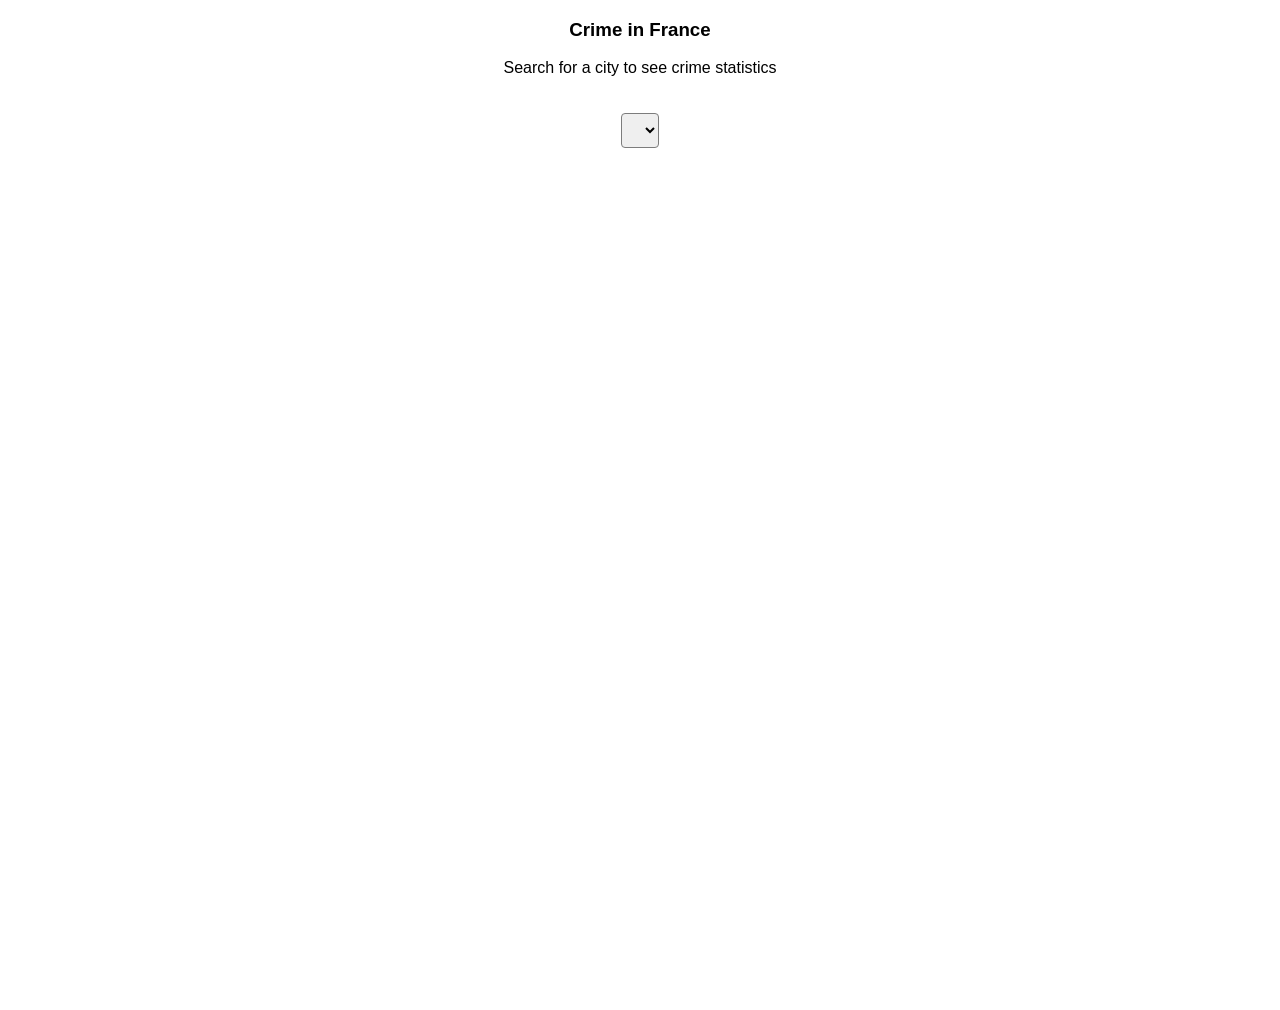
==== index.html @ 56885889 "va final project script" ====
<!DOCTYPE html>
<html lang="en">
<head>
    <meta charset="UTF-8">
    <title>Crime Data Visualization in French Regions</title>
    <link rel="stylesheet" href="crime.css">
    <script src="https://d3js.org/d3.v7.min.js"></script>
</head>
<body>
    <header>
        <h3>Crime in France</h3>
        <p>Search for a city to see crime statistics</p>    
    </header>

    <main>
        <div id="main-map-container">
            <select id="crimeTypeSelector"></select>
            <svg id="choropleth" width="1000" height="800"></svg>
        </div>
        <div id="region-maps" class="region-maps-container"></div>
    </main>

    <script src="crime.js"></script>
</body>
</html>
---- crime.css ----
/* styles.css */
body {
  display: flex;
  flex-direction: column;
  margin: 0;
  font-family: Arial, sans-serif;
}

header {
  text-align: center;
  margin-bottom: 20px;
}

main {
  display: flex;
  flex-direction: column;
  align-items: center;
  width: 100%;
}

#main-map-container {
  display: flex;
  flex-direction: column;
  align-items: center;
  margin-bottom: 20px;
}

svg {
  width: 100%;
  height: 800px; /* Fixed height for better control */
  border: 1px solid #ffffff;
}

select {
  padding: 8px;
  border: 1px solid #7c7c7c;
  border-radius: 4px;
  margin-bottom: 20px;
}

.region-maps-container {
  display: flex;
  flex-wrap: wrap;
  gap: 20px;
  justify-content: center;
  margin-top: 20px;
  width: 90%;
}

.region-map {
  flex: 1 1 calc(33.333% - 20px); /* 3 maps per row */
  min-width: 200px;
  border: 1px solid #ccc;
  text-align: center;
  padding: 10px;
  box-shadow: 0 2px 5px rgba(0, 0, 0, 0.1);
  border-radius: 8px;
}

.region-map svg {
  width: 100%;
  height: 200px;
}

.region-map h4 {
  margin: 10px 0;
  font-size: 14px;
}
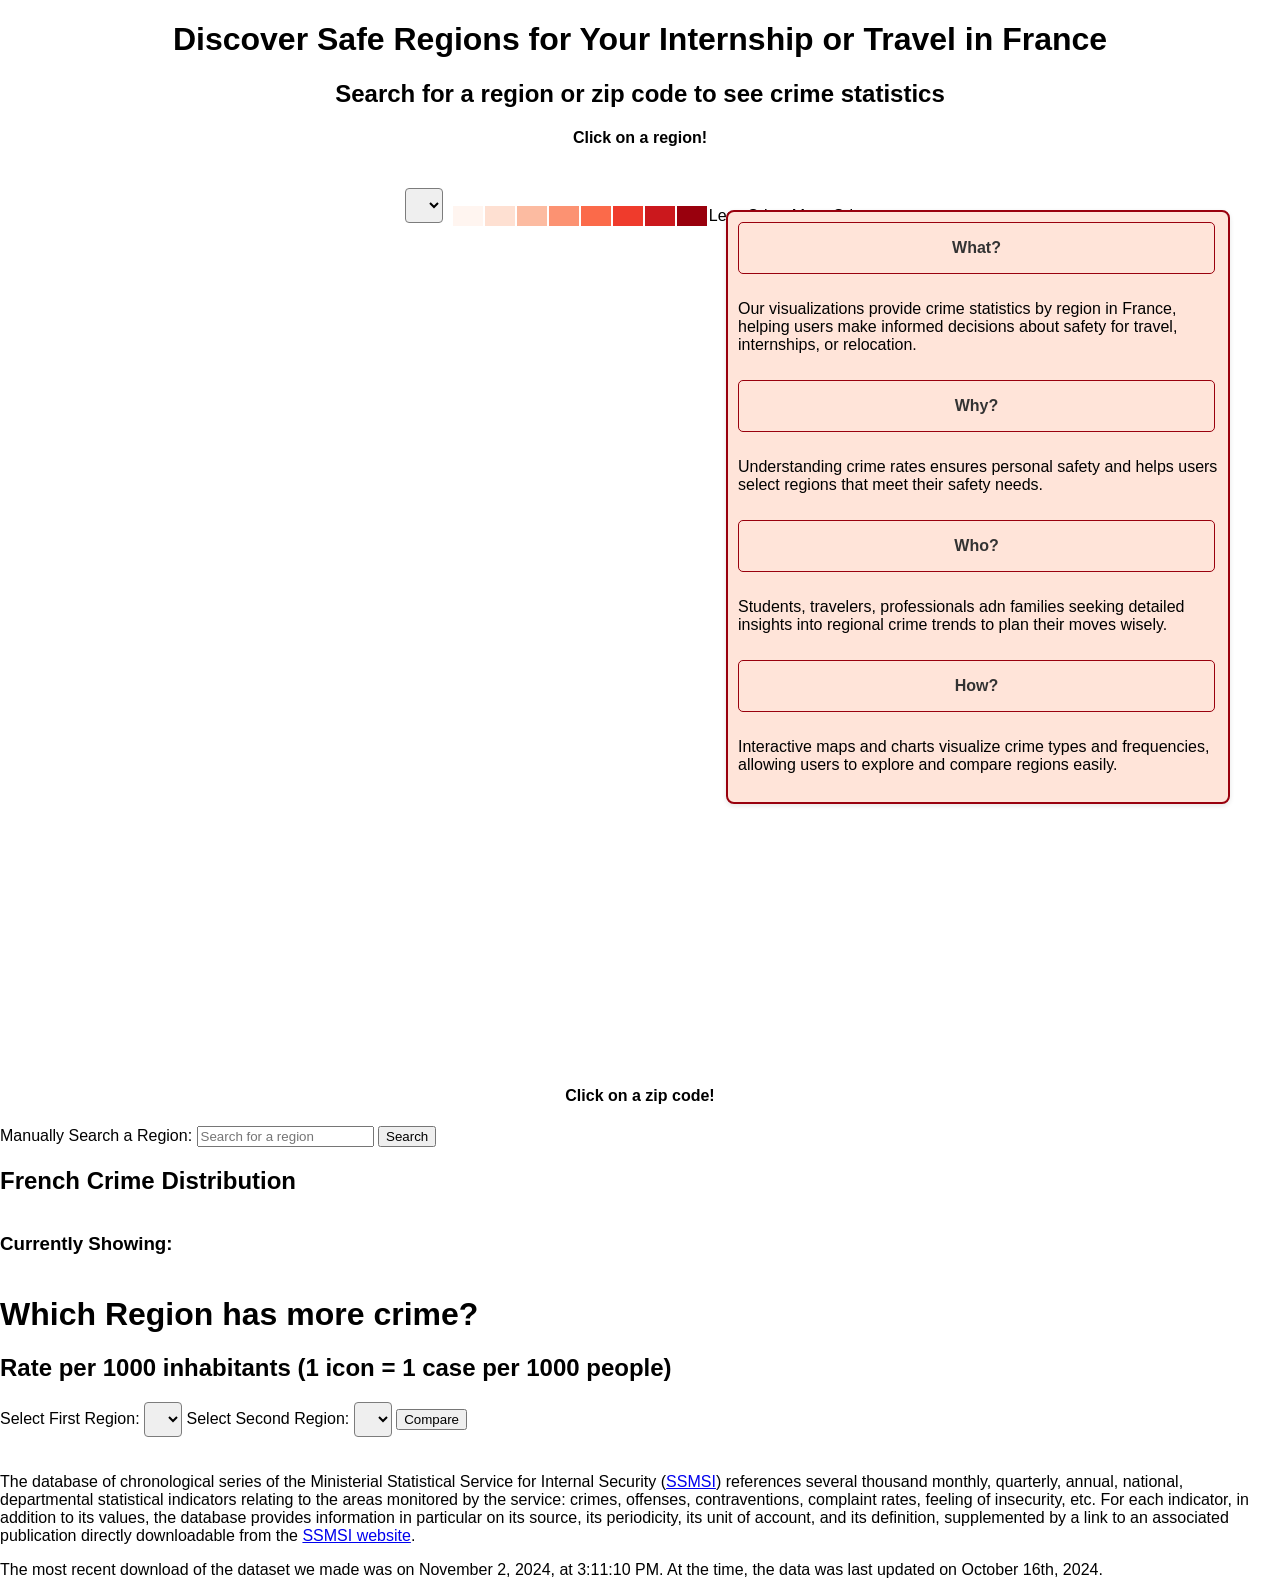
==== commit 3e820d31: "update general UI" ====
--- a/index.html
+++ b/index.html
@@ -3,23 +3,176 @@
 <head>
     <meta charset="UTF-8">
     <title>Crime Data Visualization in French Regions</title>
-    <link rel="stylesheet" href="crime.css">
+    <link rel="stylesheet" href="styles.css">
     <script src="https://d3js.org/d3.v7.min.js"></script>
+    <!-- Load FontAwesome for icons -->
+    <link rel="stylesheet" href="https://cdnjs.cloudflare.com/ajax/libs/font-awesome/6.4.2/css/all.min.css">
+
+    <style>
+        #info-boxes {
+            display: flex;
+            flex-direction: column;
+            gap: 10px;
+            position: absolute;
+            right: 20px;
+            top: 50px;
+            background-color: #ffe4d9;
+            padding: 10px;
+            border: 2px solid #99000d;
+            border-radius: 8px;
+            box-shadow: 0 2px 5px rgba(0, 0, 0, 0.1);
+            margin-right: 30px;
+            margin-top: 160px;
+            width: 480px;
+            height: 570px;
+        }
+
+        .info-box {
+            width: 475px;
+            height: 50px;
+            display: flex;
+            align-items: center;
+            justify-content: center;
+            background-color: #ffe4d9;
+            border: 1px solid #99000d;
+            border-radius: 5px;
+            font-weight: bold;
+            color: #333;
+        }
+
+        .info-box:hover {
+            background-color: #ffdab9;
+        }
+
+        #choropleth {
+            position: relative;
+        }
+
+        #color-scheme {
+            display: flex;
+            gap: 2px;
+            align-items: center;
+            margin-left: 10px;
+        }
+
+        .color-box {
+            width: 30px;
+            height: 20px;
+        }
+
+        #selector-container {
+            display: flex;
+            align-items: center;
+        }
+    </style>
 </head>
 <body>
     <header>
-        <h3>Crime in France</h3>
-        <p>Search for a city to see crime statistics</p>    
+        <h1>Discover Safe Regions for Your Internship or Travel in France</h1>
+        <h2>Search for a region or zip code to see crime statistics</h2>   
+        <h4>Click on a region!</h4> 
     </header>
 
     <main>
         <div id="main-map-container">
-            <select id="crimeTypeSelector"></select>
+            <div id="selector-container">
+                <select id="crimeTypeSelector"></select>
+                <div id="color-scheme">
+                    <div class="color-box" style="background-color: #fff5f0;"></div>
+                    <div class="color-box" style="background-color: #fee0d2;"></div>
+                    <div class="color-box" style="background-color: #fcbba1;"></div>
+                    <div class="color-box" style="background-color: #fc9272;"></div>
+                    <div class="color-box" style="background-color: #fb6a4a;"></div>
+                    <div class="color-box" style="background-color: #ef3b2c;"></div>
+                    <div class="color-box" style="background-color: #cb181d;"></div>
+                    <div class="color-box" style="background-color: #99000d;"></div>
+                    <span class="color-label low">Less Crime</span>
+                    <span class="color-label high">More Crime</span>
+                </div>
+            </div>
             <svg id="choropleth" width="1000" height="800"></svg>
+            <div id="info-boxes">
+                <div class="info-box" id="what-box">What?</div>
+                <p>Our visualizations provide crime statistics by region in France, helping users make informed decisions about safety for travel, internships, or relocation.</p>
+                <div class="info-box" id="why-box">Why?</div>
+                <p>Understanding crime rates ensures personal safety and helps users select regions that meet their safety needs.</p>
+                <div class="info-box" id="who-box">Who?</div>
+                <p>Students, travelers, professionals adn families seeking detailed insights into regional crime trends to plan their moves wisely.</p>
+                <div class="info-box" id="how-box">How?</div>
+                <p>Interactive maps and charts visualize crime types and frequencies, allowing users to explore and compare regions easily.</p>
+            </div>
         </div>
+        <h4>Click on a zip code!</h4>
         <div id="region-maps" class="region-maps-container"></div>
     </main>
 
-    <script src="crime.js"></script>
+    <div id="searchContainer">
+        <label for="regionSearch" class="large-label">Manually Search a Region:</label>
+        <input type="text" id="regionSearch" list="regionSuggestions" placeholder="Search for a region">
+        <datalist id="regionSuggestions"></datalist>
+        <button id="searchButton">Search</button>
+    </div>
+    <h2 id="pie-chart-title" class="pie-chart-title">French Crime Distribution</h2>
+    <h3 id="currentRegion" class="current-region">Currently Showing: <span id="regionName"></span></h3>
+    <div id="chartContainer">
+        <div id="pie" class="responsive-svg-container"></div>
+        <div id="legend"></div>
+    </div>
+
+    <div id="extraChartsContainer">
+        <!-- France -->
+        <div class="small-chart-wrapper">
+            <div id="franceLegend" class="legend left-legend"></div>
+            <div class="small-chart-container">
+                <div id="francePie" class="responsive-svg-container small-pie"></div>
+            </div>
+        </div>
+        <!-- Île-de-France -->
+        <div class="small-chart-wrapper">
+            <div class="small-chart-container">
+                <div id="ileDeFrancePie" class="responsive-svg-container small-pie"></div>
+            </div>
+            <div id="idfLegend" class="legend right-legend"></div>
+        </div>
+    </div>
+
+    <div class="container">
+        <h1>Which Region has more crime?</h1>
+        <h2>Rate per 1000 inhabitants (1 icon = 1 case per 1000 people)</h2>
+
+        <div class="selection-container">
+            <label for="region1">Select First Region:</label>
+            <select id="region1"></select>
+
+            <label for="region2">Select Second Region:</label>
+            <select id="region2"></select>
+
+            <button id="updateButton">Compare</button>
+        </div>
+
+        <div id="pictographChart"></div>
+    </div>
+
+    <!-- Data Source Information -->
+    <footer class="data-source">
+        <p>
+            The database of chronological series of the Ministerial Statistical Service for Internal Security 
+            (<a href="https://www.interieur.gouv.fr/Interstats/Le-SSMSI/A-propos-du-SSMSI" target="_blank">SSMSI</a>) 
+            references several thousand monthly, quarterly, annual, national, departmental statistical indicators 
+            relating to the areas monitored by the service: crimes, offenses, contraventions, complaint rates, 
+            feeling of insecurity, etc. For each indicator, in addition to its values, the database provides 
+            information in particular on its source, its periodicity, its unit of account, and its definition, 
+            supplemented by a link to an associated publication directly downloadable from the 
+            <a href="https://www.interieur.gouv.fr/Interstats/Publications" target="_blank">SSMSI website</a>.
+        </p>
+        <p>
+            The most recent download of the dataset we made was on November 2, 2024, at 3:11:10 PM. 
+            At the time, the data was last updated on October 16th, 2024.
+        </p>
+    </footer>
+
+    <script src="script.js" defer></script>
+    <script src="script_pie.js" defer></script>
+    <script src="pictograph.js" defer></script>
 </body>
 </html>
--- a/styles.css
+++ b/styles.css
@@ -0,0 +1,104 @@
+/* styles.css */
+body {
+  display: flex;
+  flex-direction: column;
+  margin: 0;
+  font-family: Arial, sans-serif;
+}
+
+header {
+  text-align: center;
+  margin-bottom: 20px;
+}
+
+main {
+  display: flex;
+  flex-direction: column;
+  align-items: center;
+  width: 100%;
+}
+
+#main-map-container {
+  display: flex;
+  flex-direction: column;
+  align-items: center;
+  margin-bottom: 20px;
+}
+
+svg {
+  width: 100%;
+  height: 800px;
+  border: 1px solid #ffffff;
+}
+
+select {
+  padding: 8px;
+  border: 1px solid #7c7c7c;
+  border-radius: 4px;
+  margin-bottom: 20px;
+}
+
+.region-container {
+  display: flex;
+  justify-content: space-between;
+  align-items: flex-start;
+  width: 100%;
+  margin-bottom: 20px;
+  gap: 20px;
+}
+
+.region-map {
+  flex: 1;
+  min-width: 400px;
+}
+
+.zip-list {
+  flex: 1;
+  max-width: 300px;
+  background-color: #f9f9f9;
+  padding: 15px;
+  border: 1px solid #ccc;
+  border-radius: 8px;
+  box-shadow: 0 2px 5px rgba(0, 0, 0, 0.1);
+}
+
+.zip-list h4 {
+  margin-bottom: 10px;
+  font-size: 16px;
+  font-weight: bold;
+}
+
+.zip-list ul {
+  list-style: none;
+  padding: 0;
+  margin: 0;
+}
+
+.zip-list li {
+  margin: 5px 0;
+  font-size: 14px;
+  color: #333;
+  cursor: pointer;
+}
+
+.zip-list li:hover {
+  color: #d32f2f;
+  text-decoration: underline;
+}
+
+.pie-chart {
+  flex: 1;
+  max-width: 300px;
+  background-color: #f9f9f9;
+  padding: 15px;
+  border: 1px solid #ccc;
+  border-radius: 8px;
+  box-shadow: 0 2px 5px rgba(0, 0, 0, 0.1);
+}
+
+.pie-chart h4 {
+  margin-bottom: 10px;
+  font-size: 16px;
+  font-weight: bold;
+  text-align: center;
+}
